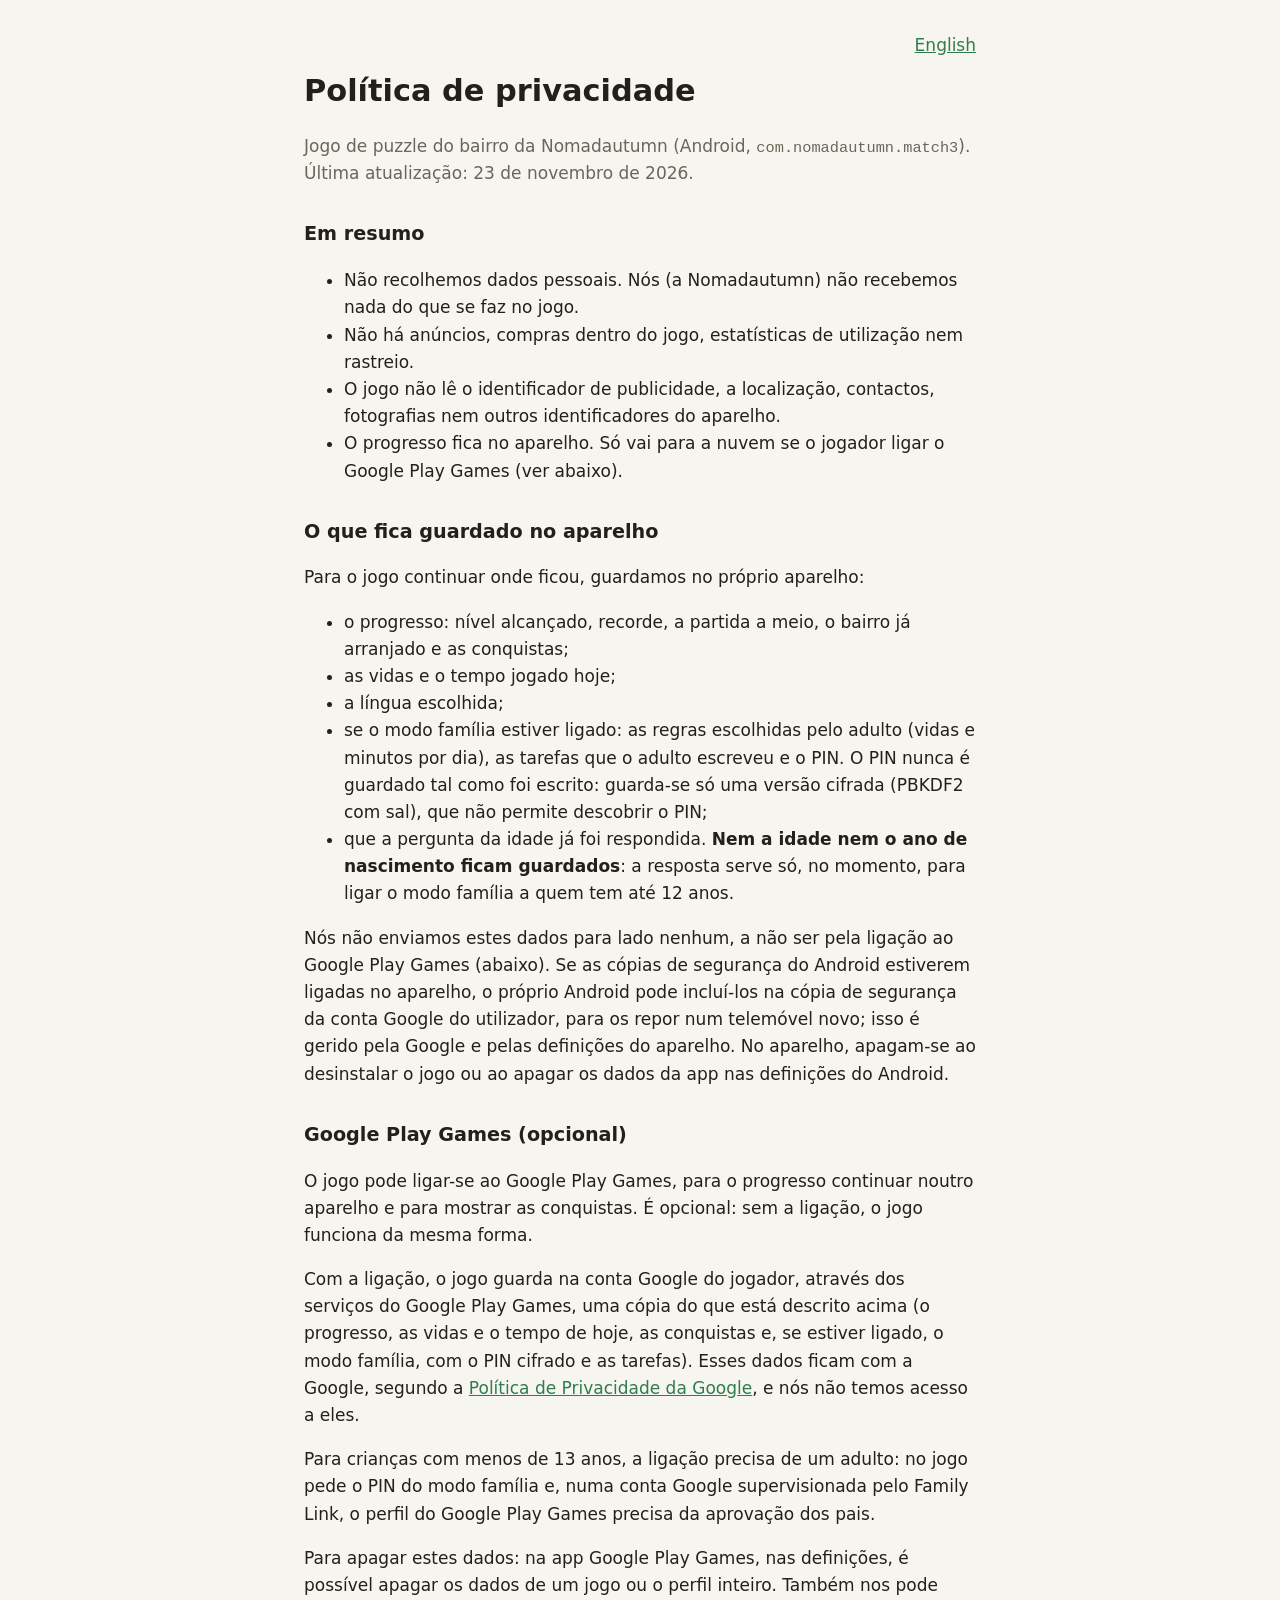
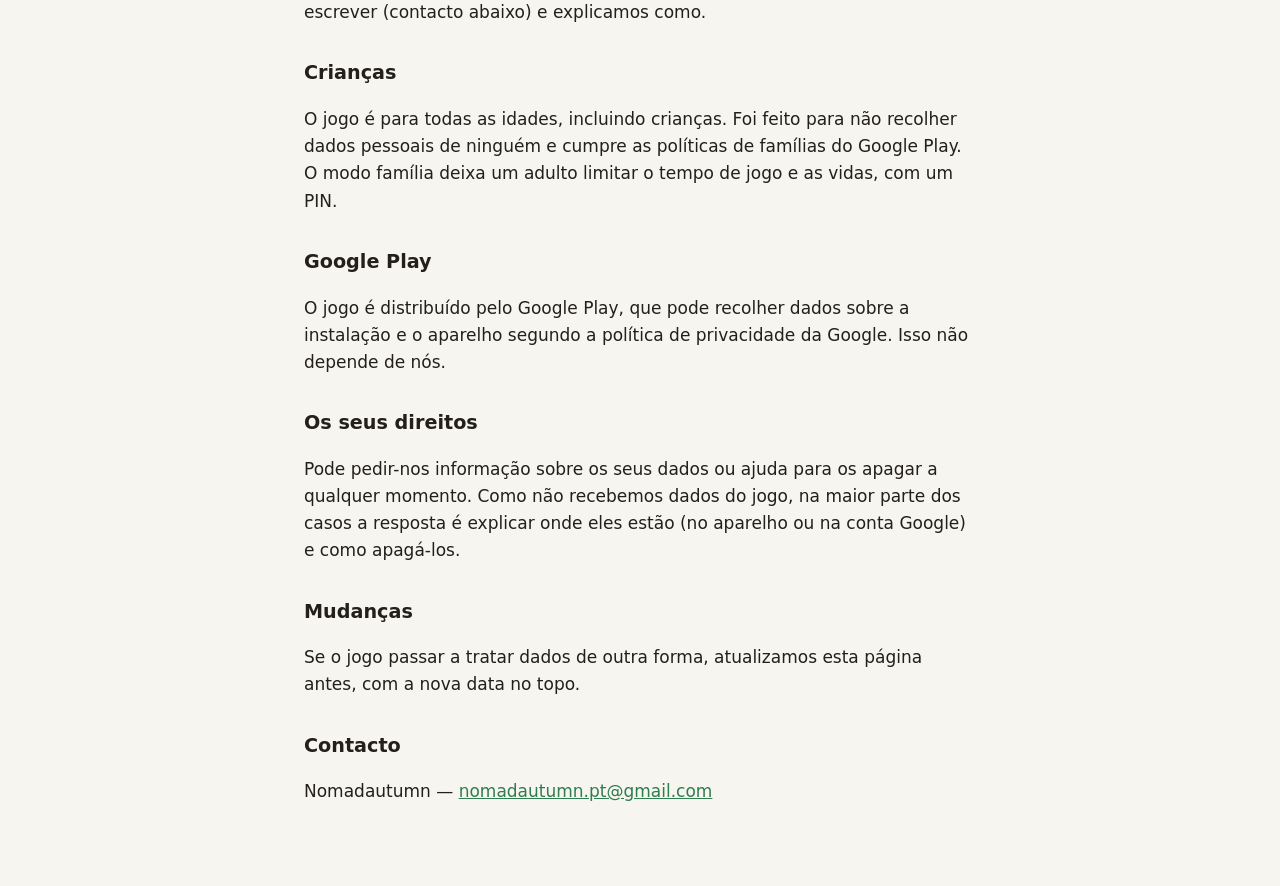
==== privacidade.html @ bddcd6ee "Política de privacidade (pt-PT e en) e página inicial Co-Authored-By: Claude Opus 5.5 <noreply@anthr" ====
<!doctype html>
<html lang="pt-PT">
<head>
<meta charset="utf-8">
<meta name="viewport" content="width=device-width, initial-scale=1">
<title>Política de privacidade — Nomadautumn</title>
<link rel="stylesheet" href="estilo.css">
</head>
<body>
<main>
<p class="lang"><a href="privacy.html" hreflang="en">English</a></p>
<h1>Política de privacidade</h1>
<p class="meta">Jogo de puzzle do bairro da Nomadautumn (Android, <code>com.nomadautumn.match3</code>).<br>
Última atualização: 23 de novembro de 2026.</p>

<h2>Em resumo</h2>
<ul>
<li>Não recolhemos dados pessoais. Nós (a Nomadautumn) não recebemos nada do que se faz no jogo.</li>
<li>Não há anúncios, compras dentro do jogo, estatísticas de utilização nem rastreio.</li>
<li>O jogo não lê o identificador de publicidade, a localização, contactos, fotografias nem outros identificadores do
aparelho.</li>
<li>O progresso fica no aparelho. Só vai para a nuvem se o jogador ligar o Google Play Games (ver abaixo).</li>
</ul>

<h2>O que fica guardado no aparelho</h2>
<p>Para o jogo continuar onde ficou, guardamos no próprio aparelho:</p>
<ul>
<li>o progresso: nível alcançado, recorde, a partida a meio, o bairro já arranjado e as conquistas;</li>
<li>as vidas e o tempo jogado hoje;</li>
<li>a língua escolhida;</li>
<li>se o modo família estiver ligado: as regras escolhidas pelo adulto (vidas e minutos por dia), as tarefas que o adulto
escreveu e o PIN. O PIN nunca é guardado tal como foi escrito: guarda-se só uma versão cifrada (PBKDF2 com sal), que
não permite descobrir o PIN;</li>
<li>que a pergunta da idade já foi respondida. <strong>Nem a idade nem o ano de nascimento ficam guardados</strong>: a
resposta serve só, no momento, para ligar o modo família a quem tem até 12 anos.</li>
</ul>
<p>Nós não enviamos estes dados para lado nenhum, a não ser pela ligação ao Google Play Games (abaixo). Se as cópias de
segurança do Android estiverem ligadas no aparelho, o próprio Android pode incluí-los na cópia de segurança da conta
Google do utilizador, para os repor num telemóvel novo; isso é gerido pela Google e pelas definições do aparelho. No
aparelho, apagam-se ao desinstalar o jogo ou ao apagar os dados da app nas definições do Android.</p>

<h2>Google Play Games (opcional)</h2>
<p>O jogo pode ligar-se ao Google Play Games, para o progresso continuar noutro aparelho e para mostrar as conquistas.
É opcional: sem a ligação, o jogo funciona da mesma forma.</p>
<p>Com a ligação, o jogo guarda na conta Google do jogador, através dos serviços do Google Play Games, uma cópia do que
está descrito acima (o progresso, as vidas e o tempo de hoje, as conquistas e, se estiver ligado, o modo família, com o
PIN cifrado e as tarefas). Esses dados ficam com a Google, segundo a
<a href="https://policies.google.com/privacy?hl=pt-PT">Política de Privacidade da Google</a>, e nós não temos acesso a
eles.</p>
<p>Para crianças com menos de 13 anos, a ligação precisa de um adulto: no jogo pede o PIN do modo família e, numa conta
Google supervisionada pelo Family Link, o perfil do Google Play Games precisa da aprovação dos pais.</p>
<p>Para apagar estes dados: na app Google Play Games, nas definições, é possível apagar os dados de um jogo ou o perfil
inteiro. Também nos pode escrever (contacto abaixo) e explicamos como.</p>

<h2>Crianças</h2>
<p>O jogo é para todas as idades, incluindo crianças. Foi feito para não recolher dados pessoais de ninguém e cumpre as
políticas de famílias do Google Play. O modo família deixa um adulto limitar o tempo de jogo e as vidas, com um PIN.</p>

<h2>Google Play</h2>
<p>O jogo é distribuído pelo Google Play, que pode recolher dados sobre a instalação e o aparelho segundo a política
de privacidade da Google. Isso não depende de nós.</p>

<h2>Os seus direitos</h2>
<p>Pode pedir-nos informação sobre os seus dados ou ajuda para os apagar a qualquer momento. Como não recebemos dados
do jogo, na maior parte dos casos a resposta é explicar onde eles estão (no aparelho ou na conta Google) e como
apagá-los.</p>

<h2>Mudanças</h2>
<p>Se o jogo passar a tratar dados de outra forma, atualizamos esta página antes, com a nova data no topo.</p>

<h2>Contacto</h2>
<p>Nomadautumn — <a href="mailto:nomadautumn.pt@gmail.com">nomadautumn.pt@gmail.com</a></p>
</main>
</body>
</html>
---- estilo.css ----
:root {
  --bg: #f7f5ef;
  --ink: #23201b;
  --muted: #6b655a;
  --accent: #2f7d4f;
}
@media (prefers-color-scheme: dark) {
  :root {
    --bg: #1b1d1a;
    --ink: #ece8df;
    --muted: #a8a294;
    --accent: #7cc79b;
  }
}
body {
  margin: 0;
  background: var(--bg);
  color: var(--ink);
  font: 17px/1.6 system-ui, -apple-system, "Segoe UI", Roboto, sans-serif;
}
main {
  max-width: 42rem;
  margin: 0 auto;
  padding: 2rem 1rem 4rem;
}
h1 { font-size: 1.9rem; margin: 0.5rem 0; }
h2 { font-size: 1.2rem; margin-top: 2rem; }
a { color: var(--accent); }
.meta, .lang { color: var(--muted); }
.lang { text-align: right; margin: 0; }
code { font-size: 0.9em; }
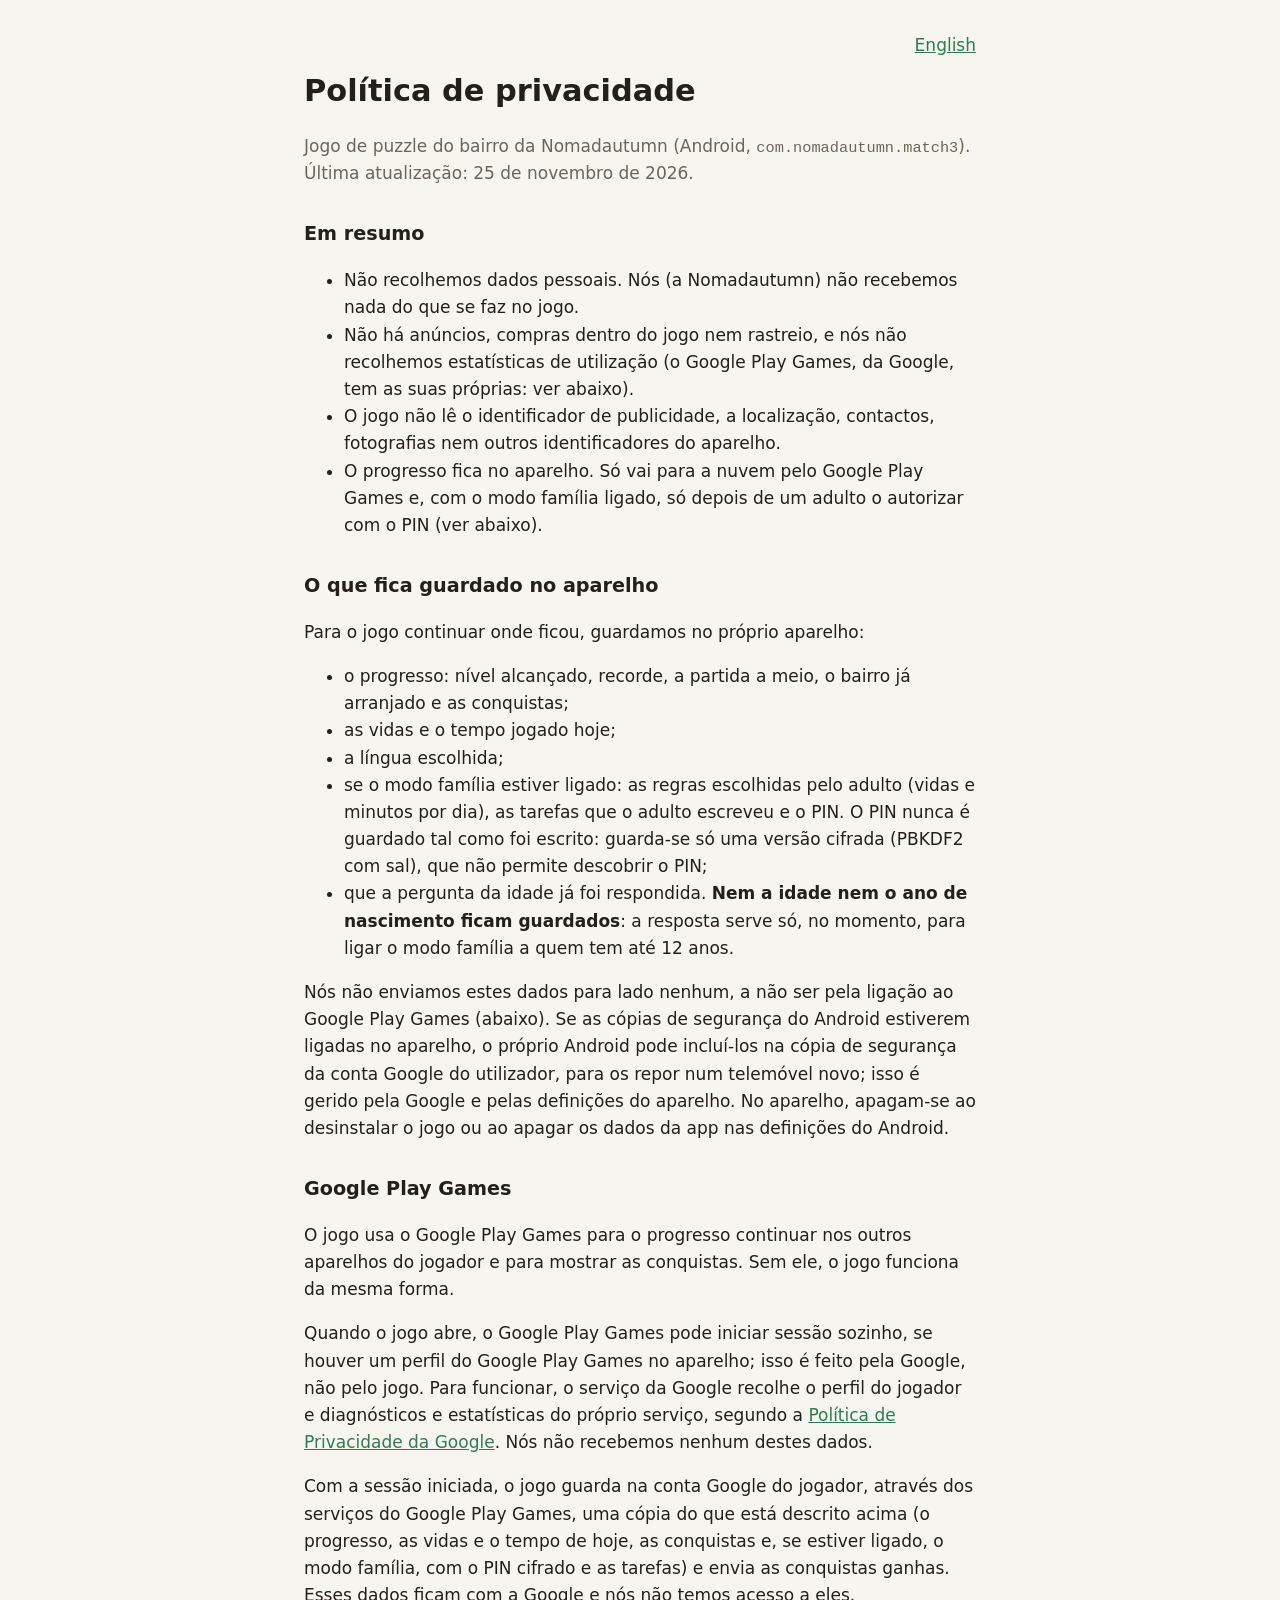
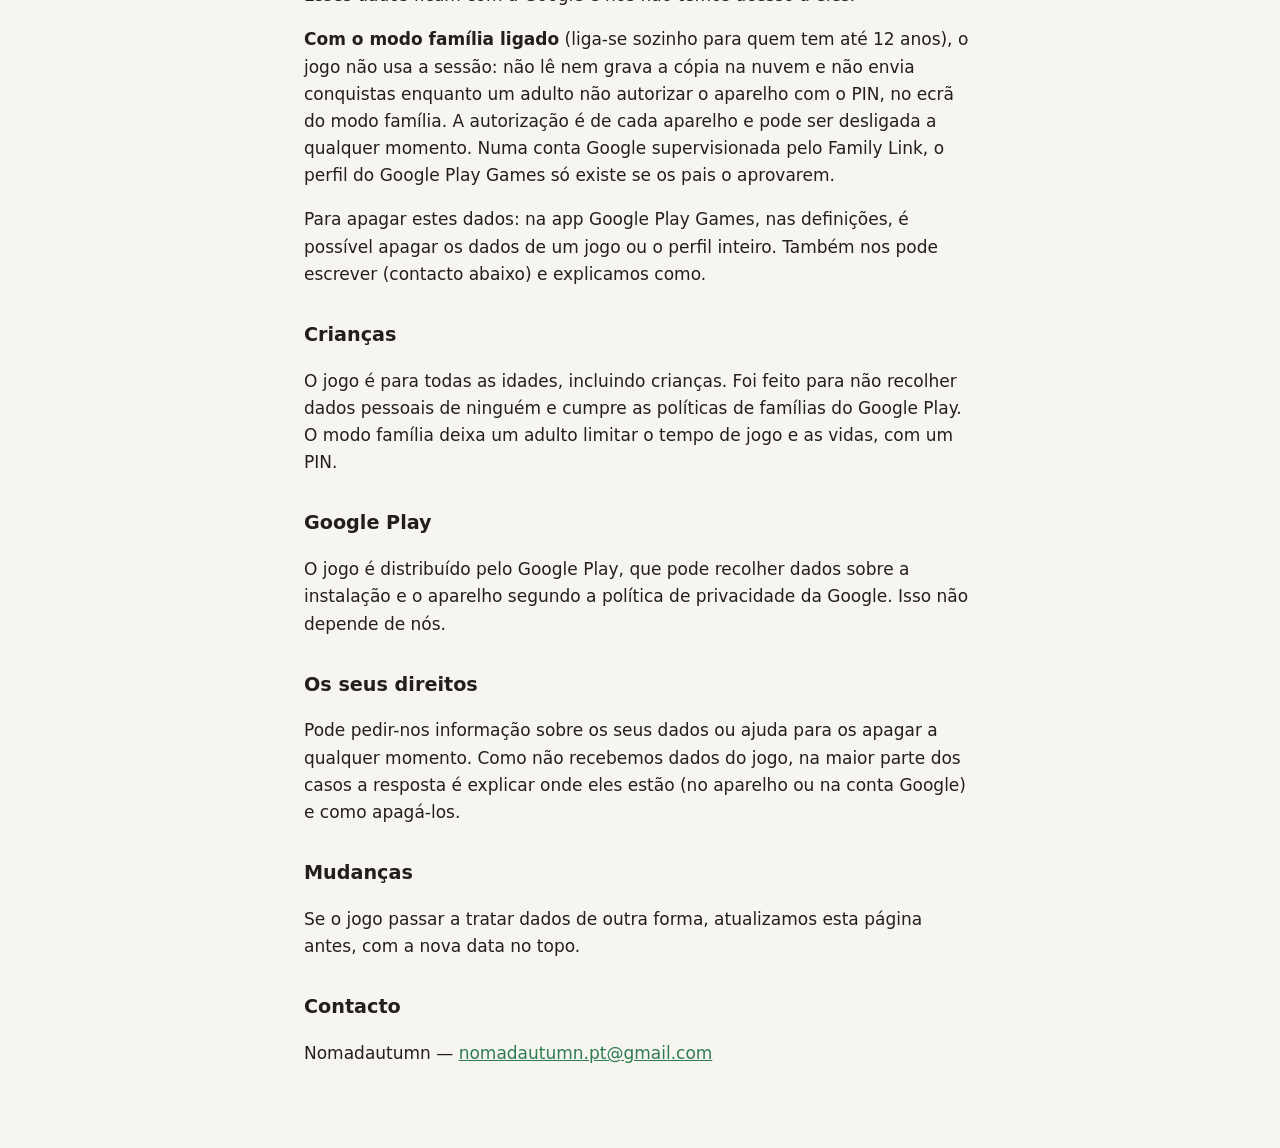
==== commit 6064d438: "Rascunho: a política com o Google Play Games (7b) O jogo não usa a sessão sem o PIN do adulto; o iní" ====
--- a/privacidade.html
+++ b/privacidade.html
@@ -11,15 +11,17 @@
 <p class="lang"><a href="privacy.html" hreflang="en">English</a></p>
 <h1>Política de privacidade</h1>
 <p class="meta">Jogo de puzzle do bairro da Nomadautumn (Android, <code>com.nomadautumn.match3</code>).<br>
-Última atualização: 23 de novembro de 2026.</p>
+Última atualização: 25 de novembro de 2026.</p>
 
 <h2>Em resumo</h2>
 <ul>
 <li>Não recolhemos dados pessoais. Nós (a Nomadautumn) não recebemos nada do que se faz no jogo.</li>
-<li>Não há anúncios, compras dentro do jogo, estatísticas de utilização nem rastreio.</li>
+<li>Não há anúncios, compras dentro do jogo nem rastreio, e nós não recolhemos estatísticas de utilização (o Google
+Play Games, da Google, tem as suas próprias: ver abaixo).</li>
 <li>O jogo não lê o identificador de publicidade, a localização, contactos, fotografias nem outros identificadores do
 aparelho.</li>
-<li>O progresso fica no aparelho. Só vai para a nuvem se o jogador ligar o Google Play Games (ver abaixo).</li>
+<li>O progresso fica no aparelho. Só vai para a nuvem pelo Google Play Games e, com o modo família ligado, só depois de
+um adulto o autorizar com o PIN (ver abaixo).</li>
 </ul>
 
 <h2>O que fica guardado no aparelho</h2>
@@ -39,16 +41,22 @@
 Google do utilizador, para os repor num telemóvel novo; isso é gerido pela Google e pelas definições do aparelho. No
 aparelho, apagam-se ao desinstalar o jogo ou ao apagar os dados da app nas definições do Android.</p>
 
-<h2>Google Play Games (opcional)</h2>
-<p>O jogo pode ligar-se ao Google Play Games, para o progresso continuar noutro aparelho e para mostrar as conquistas.
-É opcional: sem a ligação, o jogo funciona da mesma forma.</p>
-<p>Com a ligação, o jogo guarda na conta Google do jogador, através dos serviços do Google Play Games, uma cópia do que
-está descrito acima (o progresso, as vidas e o tempo de hoje, as conquistas e, se estiver ligado, o modo família, com o
-PIN cifrado e as tarefas). Esses dados ficam com a Google, segundo a
-<a href="https://policies.google.com/privacy?hl=pt-PT">Política de Privacidade da Google</a>, e nós não temos acesso a
+<h2>Google Play Games</h2>
+<p>O jogo usa o Google Play Games para o progresso continuar nos outros aparelhos do jogador e para mostrar as
+conquistas. Sem ele, o jogo funciona da mesma forma.</p>
+<p>Quando o jogo abre, o Google Play Games pode iniciar sessão sozinho, se houver um perfil do Google Play Games no
+aparelho; isso é feito pela Google, não pelo jogo. Para funcionar, o serviço da Google recolhe o perfil do jogador e
+diagnósticos e estatísticas do próprio serviço, segundo a
+<a href="https://policies.google.com/privacy?hl=pt-PT">Política de Privacidade da Google</a>. Nós não recebemos nenhum
+destes dados.</p>
+<p>Com a sessão iniciada, o jogo guarda na conta Google do jogador, através dos serviços do Google Play Games, uma cópia
+do que está descrito acima (o progresso, as vidas e o tempo de hoje, as conquistas e, se estiver ligado, o modo família,
+com o PIN cifrado e as tarefas) e envia as conquistas ganhas. Esses dados ficam com a Google e nós não temos acesso a
 eles.</p>
-<p>Para crianças com menos de 13 anos, a ligação precisa de um adulto: no jogo pede o PIN do modo família e, numa conta
-Google supervisionada pelo Family Link, o perfil do Google Play Games precisa da aprovação dos pais.</p>
+<p><strong>Com o modo família ligado</strong> (liga-se sozinho para quem tem até 12 anos), o jogo não usa a sessão: não
+lê nem grava a cópia na nuvem e não envia conquistas enquanto um adulto não autorizar o aparelho com o PIN, no ecrã do
+modo família. A autorização é de cada aparelho e pode ser desligada a qualquer momento. Numa conta Google supervisionada
+pelo Family Link, o perfil do Google Play Games só existe se os pais o aprovarem.</p>
 <p>Para apagar estes dados: na app Google Play Games, nas definições, é possível apagar os dados de um jogo ou o perfil
 inteiro. Também nos pode escrever (contacto abaixo) e explicamos como.</p>
 
